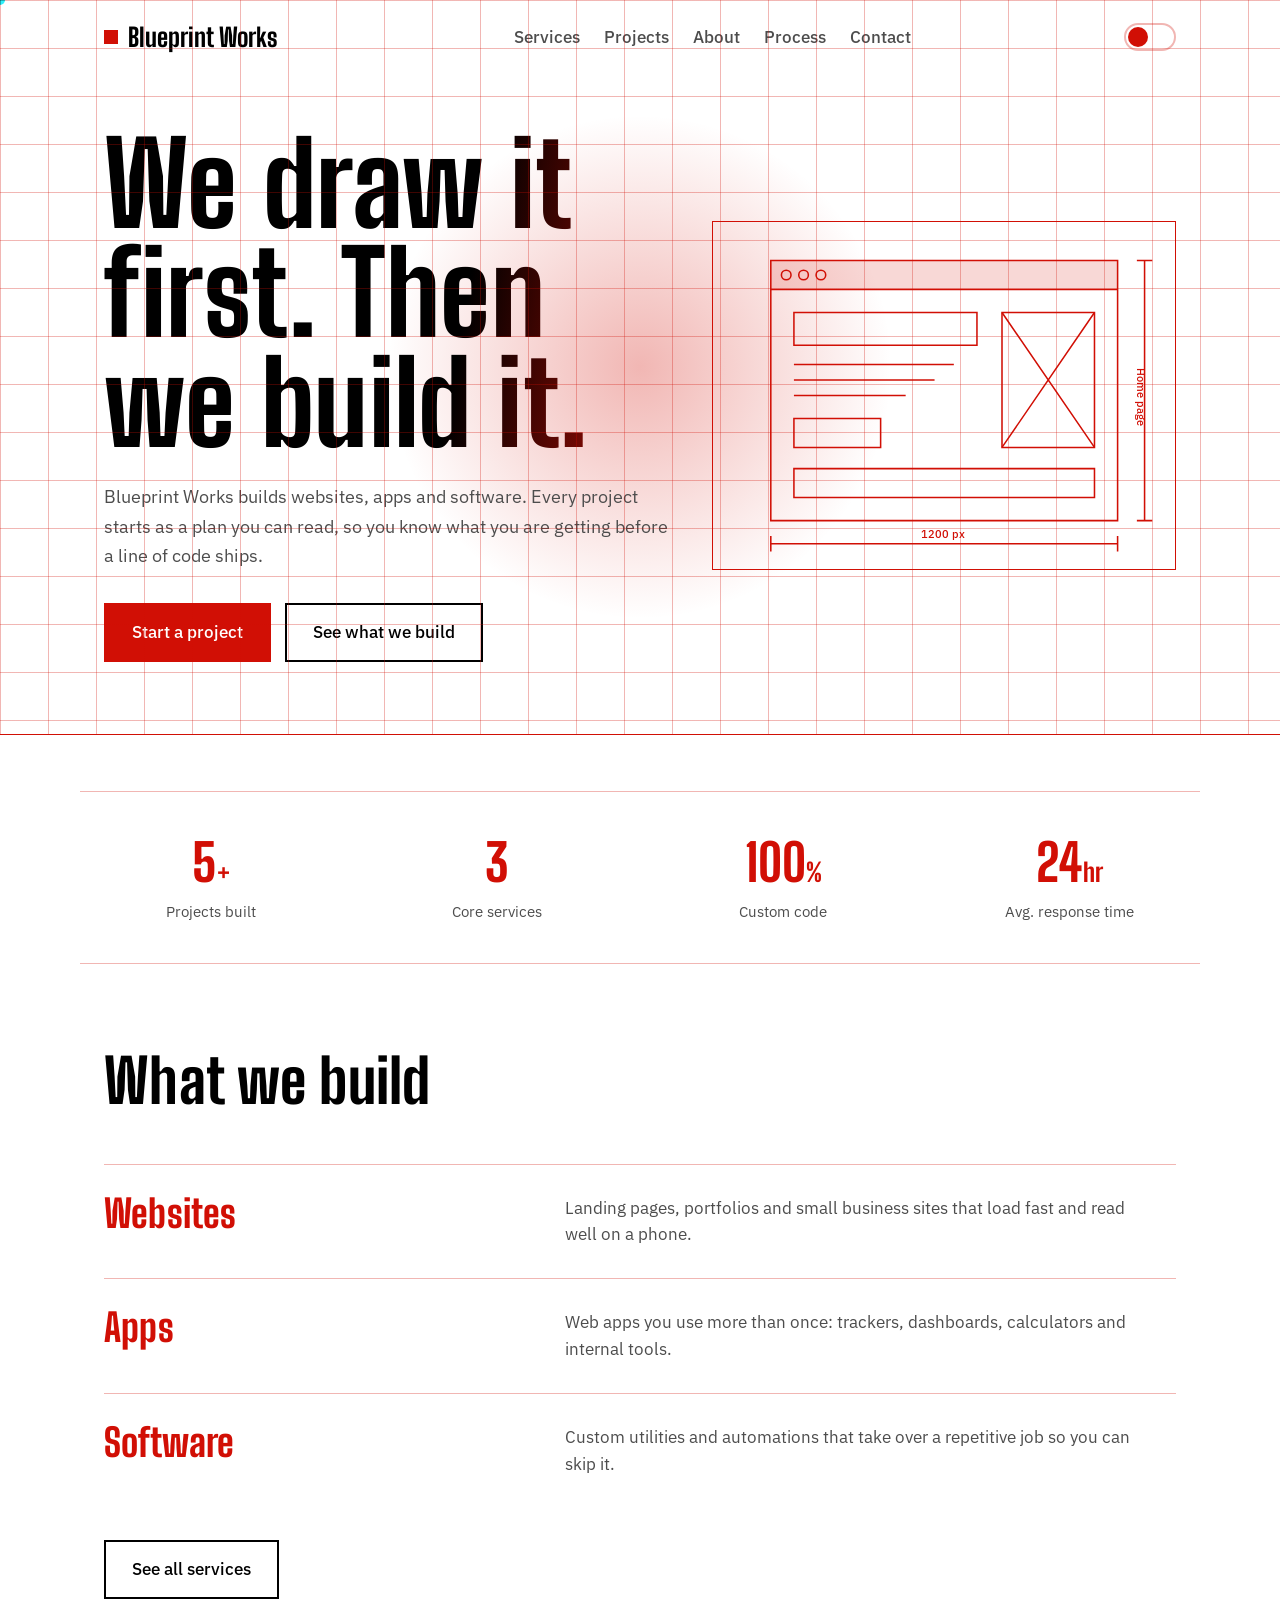
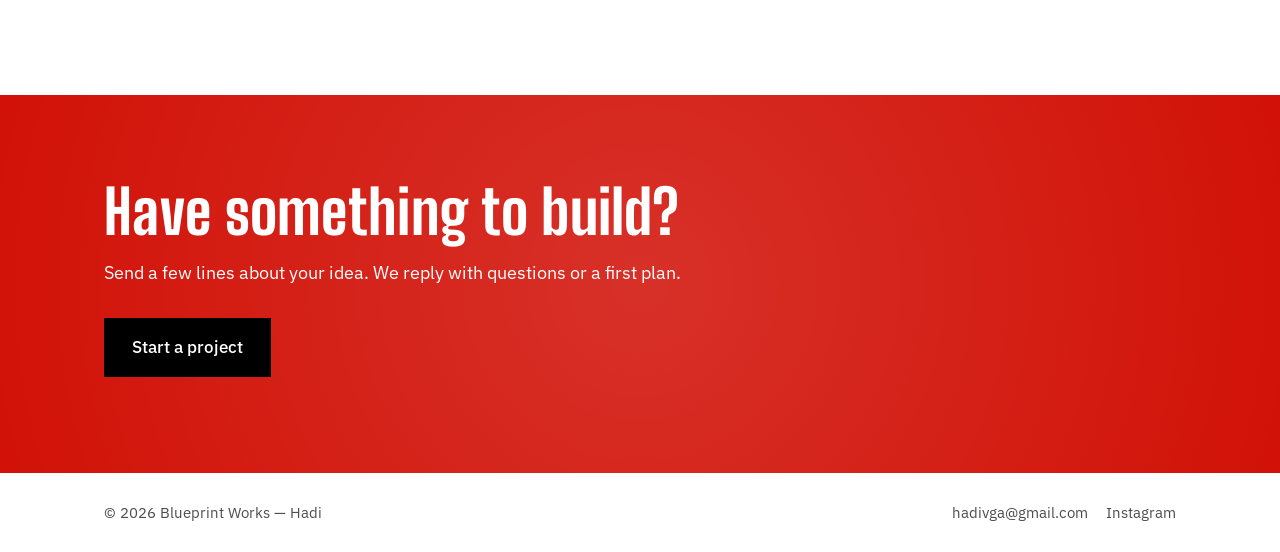
==== index.html @ 10bd0258 "upload 1" ====
<!DOCTYPE html>
<html lang="en">
<head>
<meta charset="utf-8">
<meta name="viewport" content="width=device-width, initial-scale=1, viewport-fit=cover">
<title>Websites, apps and software | Blueprint Works</title>
<link rel="preconnect" href="https://fonts.googleapis.com">
<link rel="preconnect" href="https://fonts.gstatic.com" crossorigin>
<link href="https://fonts.googleapis.com/css2?family=Big+Shoulders+Display:wght@700;800&family=IBM+Plex+Sans:wght@400;500&display=swap" rel="stylesheet">
<link rel="icon" href="data:image/svg+xml,%3Csvg xmlns=%27http://www.w3.org/2000/svg%27 viewBox=%270 0 64 64%27%3E%3Crect width=%2764%27 height=%2764%27 fill=%27%23000%27/%3E%3Crect x=%2712%27 y=%2712%27 width=%2740%27 height=%2740%27 fill=%27none%27 stroke=%27%23d10f05%27 stroke-width=%274%27/%3E%3Cline x1=%2712%27 y1=%2732%27 x2=%2752%27 y2=%2732%27 stroke=%27%23d10f05%27 stroke-width=%274%27/%3E%3C/svg%3E">
<link rel="stylesheet" href="style.css">
</head>
<body>
<div class="hero">
  <div class="wrap">
    <header>
      <a class="logo" href="index.html"><i></i>Blueprint Works</a>
      <nav><a href="services.html">Services</a><a href="projects.html">Projects</a><a href="about.html">About</a><a href="process.html">Process</a><a class="keep" href="contact.html">Contact</a></nav>
      <button class="theme-toggle" id="theme-toggle" type="button" aria-label="Switch between light and dark mode"><span class="knob"></span></button>
    </header>
  </div>
  <div class="wrap hero-main" id="top">
    <div>
      <h1>We draw it first. Then we build it.</h1>
      <p>Blueprint Works builds websites, apps and software. Every project starts as a plan you can read, so you know what you are getting before a line of code ships.</p>
      <div class="btns">
        <a class="btn" href="contact.html">Start a project</a>
        <a class="btn alt" href="services.html">See what we build</a>
      </div>
    </div>
    <svg class="plan" viewBox="0 0 480 360" role="img" aria-label="Blueprint sketch of a website layout with dimension lines">
      <rect class="f" x="60" y="40" width="360" height="30"/>
      <rect class="d" pathLength="1" x="60" y="40" width="360" height="270"/>
      <path class="d" pathLength="1" d="M60 70H420"/>
      <circle class="d" pathLength="1" cx="76" cy="55" r="5"/>
      <circle class="d" pathLength="1" cx="94" cy="55" r="5"/>
      <circle class="d" pathLength="1" cx="112" cy="55" r="5"/>
      <rect class="d" pathLength="1" x="84" y="94" width="190" height="34"/>
      <path class="d" pathLength="1" d="M84 148H250M84 164H230M84 180H200"/>
      <rect class="d" pathLength="1" x="84" y="204" width="90" height="30"/>
      <rect class="d" pathLength="1" x="300" y="94" width="96" height="140"/>
      <path class="d" pathLength="1" d="M300 94L396 234M396 94L300 234"/>
      <rect class="d" pathLength="1" x="84" y="256" width="312" height="30"/>
      <path class="d" pathLength="1" d="M60 334H420M60 326V342M420 326V342"/>
      <text x="216" y="328">1200 px</text>
      <path class="d" pathLength="1" d="M448 40V310M440 40H456M440 310H456"/>
      <text x="0" y="0" transform="translate(440 182) rotate(90)" text-anchor="middle">Home page</text>
    </svg>
  </div>
</div>
<section class="stats">
  <div class="wrap stats-grid">
    <div class="stat reveal" style="--i:0"><span class="num" data-count="5">0</span><span class="plus">+</span><p>Projects built</p></div>
    <div class="stat reveal" style="--i:1"><span class="num" data-count="3">0</span><p>Core services</p></div>
    <div class="stat reveal" style="--i:2"><span class="num" data-count="100">0</span><span class="plus">%</span><p>Custom code</p></div>
    <div class="stat reveal" style="--i:3"><span class="num" data-count="24">0</span><span class="plus">hr</span><p>Avg. response time</p></div>
  </div>
</section>
<section id="build">
  <div class="wrap">
    <h2 class="reveal">What we build</h2>
    <div class="row reveal"><h3><a href="services.html">Websites</a></h3><p>Landing pages, portfolios and small business sites that load fast and read well on a phone.</p></div>
    <div class="row reveal"><h3><a href="services.html">Apps</a></h3><p>Web apps you use more than once: trackers, dashboards, calculators and internal tools.</p></div>
    <div class="row reveal"><h3><a href="services.html">Software</a></h3><p>Custom utilities and automations that take over a repetitive job so you can skip it.</p></div>
    <div class="more reveal"><a class="btn alt" href="services.html">See all services</a></div>
  </div>
</section>
<div class="cta">
  <div class="wrap reveal">
    <h2>Have something to build?</h2>
    <p>Send a few lines about your idea. We reply with questions or a first plan.</p>
    <a class="btn" href="contact.html">Start a project</a>
  </div>
</div>
<footer><div class="wrap"><span>&copy; 2026 Blueprint Works &mdash; Hadi</span><span class="foot-links"><a href="mailto:hadivga@gmail.com">hadivga@gmail.com</a><a href="https://www.instagram.com/hadi_bin_yoosuf/" target="_blank" rel="noopener">Instagram</a></span></div></footer>
<script src="script.js"></script>
</body>
</html>
---- style.css ----
:root{--bg:#fff;--fg:#000;--mute:#4d4d4d;--red:#d10f05;--line:rgba(209,15,5,.3);--on-red:#fff;--band:#d10f05;--btn:#000;--btn-fg:#fff;
box-sizing:border-box;padding-top:env(safe-area-inset-top,0px);padding-bottom:env(safe-area-inset-bottom,0px)}
@media (prefers-color-scheme:dark){:root:not([data-theme="light"]){--bg:#000;--fg:#f4f4f4;--mute:#a3a3a3;--red:#ff2a1f;--line:rgba(255,42,31,.3);--band:#e10600}}
:root[data-theme="dark"]{--bg:#000;--fg:#f4f4f4;--mute:#a3a3a3;--red:#ff2a1f;--line:rgba(255,42,31,.3);--band:#e10600}
html{scroll-padding-top:env(safe-area-inset-top,0px);scroll-behavior:smooth}
*,*::before,*::after{box-sizing:border-box}
body{margin:0;background:var(--bg);color:var(--fg);font:400 1.05rem/1.6 "IBM Plex Sans",system-ui,-apple-system,"Segoe UI",sans-serif}
h1,h2,h3{font-family:"Big Shoulders Display","Arial Narrow",Impact,sans-serif;font-weight:800;line-height:.95;margin:0;letter-spacing:.005em}
a{color:inherit}
:focus-visible{outline:3px solid var(--red);outline-offset:3px}
.wrap{max-width:1120px;margin:0 auto;padding:0 24px}
header{display:flex;justify-content:space-between;align-items:center;padding:22px 0}
.logo{font:800 1.6rem "Big Shoulders Display","Arial Narrow",Impact,sans-serif;text-decoration:none;display:flex;align-items:center;gap:10px}
.logo i{width:14px;height:14px;background:var(--red);display:block}
nav a{margin-left:24px;text-decoration:none;color:var(--mute);font-weight:500}
nav a:hover{color:var(--red)}
.hero{background-image:linear-gradient(var(--line) 1px,transparent 1px),linear-gradient(90deg,var(--line) 1px,transparent 1px);background-size:48px 48px;border-bottom:1px solid var(--red)}
.hero-main{display:grid;grid-template-columns:1.1fr .9fr;gap:40px;align-items:center;padding-top:56px;padding-bottom:72px}
.hero h1{font-size:clamp(3.4rem,9vw,7.2rem)}
.hero p{max-width:34em;color:var(--mute);font-size:1.15rem;margin:24px 0 32px}
.btns{display:flex;gap:14px;flex-wrap:wrap}
.btn{display:inline-block;padding:14px 26px;background:var(--red);color:var(--on-red);font-weight:500;text-decoration:none;border:2px solid var(--red)}
.btn.alt{background:transparent;color:var(--fg);border-color:var(--fg)}
.btn:hover{filter:brightness(1.12)}
.plan{width:100%;height:auto;color:var(--red);background:var(--bg);border:1px solid var(--red)}
.plan .d{fill:none;stroke:currentColor;stroke-width:1.6;stroke-dasharray:1;stroke-dashoffset:1;animation:draw 1.8s ease-out forwards}
.plan text{fill:currentColor;font:500 11px "IBM Plex Sans",sans-serif}
.plan .f{fill:currentColor;opacity:.16}
@keyframes draw{to{stroke-dashoffset:0}}
@media (prefers-reduced-motion:reduce){.plan .d{animation:none;stroke-dashoffset:0}html{scroll-behavior:auto}}
section{padding:88px 0}
h2{font-size:clamp(2.4rem,5vw,3.8rem);margin-bottom:40px}
.row{display:grid;grid-template-columns:1fr 1.4fr;gap:24px;padding:30px 0;border-top:1px solid var(--line)}
.row:last-child{border-bottom:1px solid var(--line)}
.row h3{font-size:2.4rem;color:var(--red)}
.row p{margin:0;color:var(--mute);max-width:34em}
.steps{list-style:none;margin:0;padding:0;display:grid;grid-template-columns:repeat(4,1fr);border-left:1px solid var(--line)}
.steps li{padding:0 24px 8px;border-right:1px solid var(--line)}
.steps b{display:block;font:800 3.4rem "Big Shoulders Display","Arial Narrow",Impact,sans-serif;color:var(--red);line-height:1}
.steps h3{font-size:1.7rem;margin:8px 0}
.steps p{margin:0;color:var(--mute);font-size:.98rem}
.cta{background:var(--band);color:var(--on-red);padding:88px 0}
.cta h2{margin-bottom:18px}
.cta p{max-width:32em;margin:0 0 30px;font-size:1.15rem}
.cta .btn{background:var(--btn);color:var(--btn-fg);border-color:var(--btn)}
.cta :focus-visible{outline-color:#fff}
footer{padding:28px 0;color:var(--mute);font-size:.92rem}
footer .wrap{display:flex;justify-content:space-between;flex-wrap:wrap;gap:8px}
@media (max-width:860px){
.hero-main{grid-template-columns:1fr;padding-top:32px;padding-bottom:48px}
.row{grid-template-columns:1fr;gap:8px}
.steps{grid-template-columns:1fr 1fr;row-gap:32px}
section,.cta{padding:60px 0}
nav a:not(.keep){display:none}
}
@media (max-width:480px){.steps{grid-template-columns:1fr}}

/* ---------- Multi-page additions ---------- */
header{flex-wrap:wrap;gap:8px 24px}
nav a[aria-current="page"]{color:var(--red)}
.page-head{padding:48px 24px 64px}
.page-head h1{font-size:clamp(3rem,8vw,5.5rem)}
.page-head p{max-width:34em;color:var(--mute);font-size:1.15rem;margin:20px 0 0}
.row h3 a{text-decoration:none}
.row h3 a:hover{text-decoration:underline}
.more{margin-top:32px}
.contact-grid{display:grid;grid-template-columns:1.3fr .7fr;gap:56px;align-items:start}
form label{display:block;font-weight:500;margin:0 0 6px}
form .field{margin-bottom:22px}
form input,form select,form textarea{width:100%;font:inherit;color:var(--fg);background:transparent;border:2px solid var(--line);padding:12px 14px;border-radius:0;transition:border-color .2s}
form select option{color:#000}
form input:hover,form select:hover,form textarea:hover{border-color:var(--red)}
form input:focus,form select:focus,form textarea:focus{outline:none;border-color:var(--red);box-shadow:0 0 0 3px var(--line)}
form textarea{min-height:150px;resize:vertical}
form button.btn{font:inherit;font-weight:500;cursor:pointer}
.status{margin:16px 0 0;min-height:1.6em;color:var(--red);font-weight:500}
.side h3{font-size:1.7rem;color:var(--red);margin:0 0 8px}
.side p{margin:0 0 28px;color:var(--mute)}

/* ---------- Animation ---------- */
@keyframes rise{from{opacity:0;transform:translateY(28px)}to{opacity:1;transform:none}}
.hero h1,.page-head h1{animation:rise .9s cubic-bezier(.2,.7,.2,1) both}
.hero-main p,.page-head p{animation:rise .9s .15s cubic-bezier(.2,.7,.2,1) both}
.btns{animation:rise .9s .3s cubic-bezier(.2,.7,.2,1) both}
.js .reveal{opacity:0;transform:translateY(28px);transition:opacity .7s ease,transform .7s cubic-bezier(.2,.7,.2,1);transition-delay:calc(var(--i,0)*100ms)}
.js .reveal.in{opacity:1;transform:none}
.row{position:relative}
.row::before{content:"";position:absolute;left:0;top:-1px;height:2px;width:0;background:var(--red);transition:width .9s ease}
.row.in::before{width:100%}
.btn{transition:transform .2s ease,filter .2s ease}
.btn:hover{transform:translateY(-3px)}
@media (prefers-reduced-motion:reduce){
.hero h1,.hero-main p,.page-head h1,.page-head p,.btns{animation:none}
.js .reveal{opacity:1;transform:none;transition:none}
.row::before{transition:none}
.btn:hover{transform:none}
}
@media (max-width:860px){
nav a:not(.keep){display:inline}
nav a{margin-left:0;margin-right:18px}
.contact-grid{grid-template-columns:1fr;gap:40px}
}

/* Social buttons */
.social{display:flex;flex-direction:column;gap:12px;align-items:flex-start}

/* ---------- Projects ---------- */
.projects{display:grid;grid-template-columns:repeat(2,1fr);gap:32px}
.project{border:1px solid var(--line)}
.project:hover{border-color:var(--red)}
.js .project.reveal.in:hover,.project:hover{transform:translateY(-4px)}
.thumb{aspect-ratio:16/10;border-bottom:1px solid var(--line);background-image:linear-gradient(var(--line) 1px,transparent 1px),linear-gradient(90deg,var(--line) 1px,transparent 1px);background-size:32px 32px;overflow:hidden}
.thumb img{width:100%;height:100%;object-fit:cover;display:block}
.project .info{padding:24px}
.project .tag{display:inline-block;color:var(--red);font-weight:500;font-size:.92rem;margin-bottom:8px}
.project h3{font-size:2rem;margin:0 0 10px}
.project p{margin:0 0 18px;color:var(--mute)}
.project .link{color:var(--red);font-weight:500;text-decoration:none;border-bottom:2px solid var(--red)}
@media (max-width:860px){.projects{grid-template-columns:1fr}}
@media (prefers-reduced-motion:reduce){.js .project.reveal.in:hover,.project:hover{transform:none}}


/* ---------- About page ---------- */
.about-grid{max-width:820px}
.skills{display:grid;grid-template-columns:repeat(3,1fr);gap:32px}
.skillgroup h3{font-size:1.7rem;color:var(--red);margin:0 0 14px}
.chips{display:flex;flex-wrap:wrap;gap:8px}
.chip{border:1px solid var(--line);padding:6px 14px;font-size:.92rem;color:var(--fg)}
.timeline{list-style:none;margin:0;padding:0;border-left:2px solid var(--line)}
.timeline li{position:relative;padding:0 0 40px 32px}
.timeline li:last-child{padding-bottom:0}
.timeline .dot{position:absolute;left:-7px;top:4px;width:12px;height:12px;background:var(--red);border-radius:50%}
.timeline h3{font-size:1.6rem;margin:0 0 6px}
.timeline p{margin:0;color:var(--mute);max-width:34em}
@media (max-width:860px){.skills{grid-template-columns:1fr}}

/* ---------- Polished animation pass ---------- */
html{scroll-behavior:smooth}
body{opacity:0}
body.ready{opacity:1;transition:opacity .5s ease}
.hero{position:relative;overflow:hidden}
.hero::after{content:"";position:absolute;inset:0;background-image:linear-gradient(var(--line) 1px,transparent 1px),linear-gradient(90deg,var(--line) 1px,transparent 1px);background-size:48px 48px;pointer-events:none}
.hero{background-image:none}
.logo i{transition:transform .4s cubic-bezier(.34,1.56,.64,1),background .3s}
.logo:hover i{transform:rotate(90deg) scale(1.2)}
nav a{position:relative;transition:color .25s}
nav a::after{content:"";position:absolute;left:0;right:100%;bottom:-4px;height:2px;background:var(--red);transition:right .3s cubic-bezier(.2,.7,.2,1)}
nav a:hover::after,nav a[aria-current="page"]::after{right:0}
.hero h1,.page-head h1{animation:rise 1s cubic-bezier(.16,1,.3,1) both}
.hero-main p,.page-head p{animation:rise 1s .12s cubic-bezier(.16,1,.3,1) both}
.btns{animation:rise 1s .24s cubic-bezier(.16,1,.3,1) both}
.js .reveal{opacity:0;transform:translateY(36px) scale(.985);transition:opacity .8s cubic-bezier(.16,1,.3,1),transform .8s cubic-bezier(.16,1,.3,1);transition-delay:calc(var(--i,0)*90ms)}
.js .reveal.in{opacity:1;transform:none}
.btn{position:relative;overflow:hidden;transition:transform .35s cubic-bezier(.34,1.56,.64,1),box-shadow .35s ease,filter .2s ease}
.btn::before{content:"";position:absolute;inset:0;background:linear-gradient(115deg,transparent 30%,rgba(255,255,255,.35) 50%,transparent 70%);transform:translateX(-120%);transition:transform .6s ease}
.btn:hover{transform:translateY(-4px);box-shadow:0 14px 28px -12px var(--red)}
.btn:hover::before{transform:translateX(120%)}
.btn:active{transform:translateY(-1px) scale(.98)}
.row{transition:padding-left .4s cubic-bezier(.2,.7,.2,1)}
.row:hover{padding-left:12px}
.row h3{transition:color .3s}
.steps li{transition:transform .4s cubic-bezier(.2,.7,.2,1)}
.steps li:hover{transform:translateY(-6px)}
.steps b{transition:transform .4s cubic-bezier(.34,1.56,.64,1)}
.steps li:hover b{transform:scale(1.12)}
.project{transition:transform .45s cubic-bezier(.2,.7,.2,1),border-color .3s,box-shadow .45s ease}
.project:hover{transform:translateY(-6px);box-shadow:0 20px 40px -20px rgba(0,0,0,.5)}
.thumb img{transition:transform .6s cubic-bezier(.2,.7,.2,1)}
.project:hover .thumb img{transform:scale(1.06)}
.chip{transition:background .3s,color .3s,transform .3s}
.chip:hover{background:var(--red);color:var(--on-red);transform:translateY(-2px)}
.timeline .dot{transition:transform .3s,box-shadow .3s}
.timeline li:hover .dot{transform:scale(1.3);box-shadow:0 0 0 6px var(--line)}
.plan{transition:transform .5s ease}
@media (prefers-reduced-motion:reduce){
body{opacity:1}
.logo:hover i,.btn:hover,.btn:active,.row:hover,.steps li:hover,.steps li:hover b,.project:hover,.project:hover .thumb img,.chip:hover,.timeline li:hover .dot{transform:none;box-shadow:none}
.btn::before{display:none}
}

/* ---------- Extra flair ---------- */
.scroll-progress{position:fixed;top:0;left:0;height:3px;width:0;background:var(--red);z-index:50;transition:width .1s linear;box-shadow:0 0 8px var(--red)}
.hero{--mx:50%;--my:50%}
.hero::before{content:"";position:absolute;inset:0;background:radial-gradient(360px circle at var(--mx) var(--my),var(--line),transparent 70%);pointer-events:none;transition:opacity .3s}
.logo i{position:relative;box-shadow:0 0 0 0 var(--red);animation:pulse 2.4s ease-out infinite}
@keyframes pulse{0%{box-shadow:0 0 0 0 rgba(209,15,5,.55)}70%{box-shadow:0 0 0 10px rgba(209,15,5,0)}100%{box-shadow:0 0 0 0 rgba(209,15,5,0)}}
h2.reveal{position:relative;display:inline-block;padding-bottom:14px}
h2.reveal::after{content:"";position:absolute;left:0;bottom:0;height:3px;width:36px;background:var(--red);transform:scaleX(0);transform-origin:left;transition:transform .7s cubic-bezier(.16,1,.3,1) .3s}
h2.reveal.in::after{transform:scaleX(1)}
.hero h1{background:linear-gradient(100deg,var(--fg) 30%,var(--red) 50%,var(--fg) 70%);background-size:220% auto;-webkit-background-clip:text;background-clip:text;-webkit-text-fill-color:transparent;animation:rise 1s cubic-bezier(.16,1,.3,1) both,sheen 6s ease-in-out 1.2s infinite}
@keyframes sheen{0%,100%{background-position:0% center}50%{background-position:100% center}}
.project,.row{transform-style:preserve-3d;perspective:800px}
.cta{position:relative;overflow:hidden}
.cta::before{content:"";position:absolute;inset:-40%;background:radial-gradient(circle,rgba(255,255,255,.14),transparent 60%);animation:pan 10s ease-in-out infinite}
@keyframes pan{0%,100%{transform:translate(-8%,-8%)}50%{transform:translate(8%,8%)}}
.btn{isolation:isolate}
.ripple{position:absolute;border-radius:50%;background:rgba(255,255,255,.5);transform:scale(0);animation:rippleFx .6s ease-out;pointer-events:none}
@keyframes rippleFx{to{transform:scale(3);opacity:0}}
@media (prefers-reduced-motion:reduce){
.scroll-progress{transition:none}
.hero::before{display:none}
.logo i{animation:none}
.hero h1{animation:rise 1s cubic-bezier(.16,1,.3,1) both;background:none;-webkit-text-fill-color:currentColor}
.cta::before{animation:none;display:none}
h2.reveal::after{transition:none}
}

/* ---------- Even more polish ---------- */
body{transition:opacity .35s ease}
body.leaving{opacity:0}
.cursor-dot{position:fixed;top:0;left:0;width:10px;height:10px;border-radius:50%;background:var(--red);pointer-events:none;z-index:60;transform:translate(-50%,-50%);transition:width .25s,height .25s,background .25s;mix-blend-mode:difference}
.cursor-dot.big{width:34px;height:34px;background:var(--fg)}
.particle{position:absolute;bottom:-10px;width:4px;height:4px;border-radius:50%;background:var(--red);opacity:.5;animation:floatup linear infinite;pointer-events:none}
@keyframes floatup{to{transform:translateY(-420px);opacity:0}}
nav a{opacity:0;animation:navin .5s cubic-bezier(.16,1,.3,1) forwards}
@keyframes navin{to{opacity:1}}
.btn.magnetic{transition:transform .15s ease-out,box-shadow .35s ease}
.thumb{position:relative}
.thumb::before{content:"";position:absolute;inset:-2px;border-radius:2px;padding:2px;background:conic-gradient(from 0deg,var(--red),transparent 30%,var(--red) 70%,transparent);opacity:0;transition:opacity .3s;animation:spin 3s linear infinite;-webkit-mask:linear-gradient(#000 0 0) content-box,linear-gradient(#000 0 0);-webkit-mask-composite:xor;mask-composite:exclude;z-index:1;pointer-events:none}
.project:hover .thumb::before{opacity:1}
@keyframes spin{to{transform:rotate(360deg)}}
@media (hover:none){.cursor-dot{display:none}}
@media (prefers-reduced-motion:reduce){
body.leaving{opacity:1}
.particle{display:none}
nav a{opacity:1;animation:none}
.btn.magnetic{transform:none !important}
.thumb::before{display:none}
.cursor-dot{display:none}
}

/* ---------- Services page ---------- */
.service-block{display:block;grid-template-columns:none;padding:40px 0}
.service-block h3{font-size:2.1rem;color:var(--fg);display:flex;align-items:center;gap:14px;margin-bottom:10px}
.service-block h3 .num{display:inline-flex;align-items:center;justify-content:center;width:40px;height:40px;border:2px solid var(--red);color:var(--red);font-size:1.2rem;flex-shrink:0}
.service-block > p{color:var(--mute);max-width:40em;margin:0 0 22px}
.sub{list-style:none;margin:0;padding:0;display:grid;gap:14px}
.sub li{border-left:2px solid var(--line);padding:2px 0 2px 18px;transition:border-color .3s}
.sub li:hover{border-color:var(--red)}
.sub b{display:block;color:var(--red);font-weight:500;margin-bottom:2px}
.sub span{color:var(--mute);font-size:.98rem;max-width:38em;display:block}

/* ---------- Footer links ---------- */
.foot-links{display:flex;gap:18px}
.foot-links a{text-decoration:none;color:var(--mute);transition:color .25s}
.foot-links a:hover{color:var(--red)}

/* ---------- Theme toggle ---------- */
header{gap:16px}
.theme-toggle{position:relative;width:52px;height:28px;border-radius:999px;border:2px solid var(--line);background:transparent;cursor:pointer;padding:0;flex-shrink:0;transition:border-color .3s,background .3s}
.theme-toggle:hover{border-color:var(--red)}
.theme-toggle .knob{position:absolute;top:2px;left:2px;width:20px;height:20px;border-radius:50%;background:var(--red);transition:transform .35s cubic-bezier(.34,1.56,.64,1)}
:root[data-theme="dark"] .theme-toggle .knob{transform:translateX(24px)}
@media (prefers-color-scheme:dark){:root:not([data-theme="light"]) .theme-toggle .knob{transform:translateX(24px)}}

/* ---------- Stats strip ---------- */
.stats{padding:56px 0 0}
.stats-grid{display:grid;grid-template-columns:repeat(4,1fr);gap:24px;border-top:1px solid var(--line);border-bottom:1px solid var(--line);padding:40px 0}
.stat{text-align:center}
.stat .num{font:800 3.2rem "Big Shoulders Display","Arial Narrow",Impact,sans-serif;color:var(--red)}
.stat .plus{font:800 1.6rem "Big Shoulders Display","Arial Narrow",Impact,sans-serif;color:var(--red)}
.stat p{margin:6px 0 0;color:var(--mute);font-size:.95rem}
@media (max-width:860px){.stats-grid{grid-template-columns:1fr 1fr;row-gap:32px}}
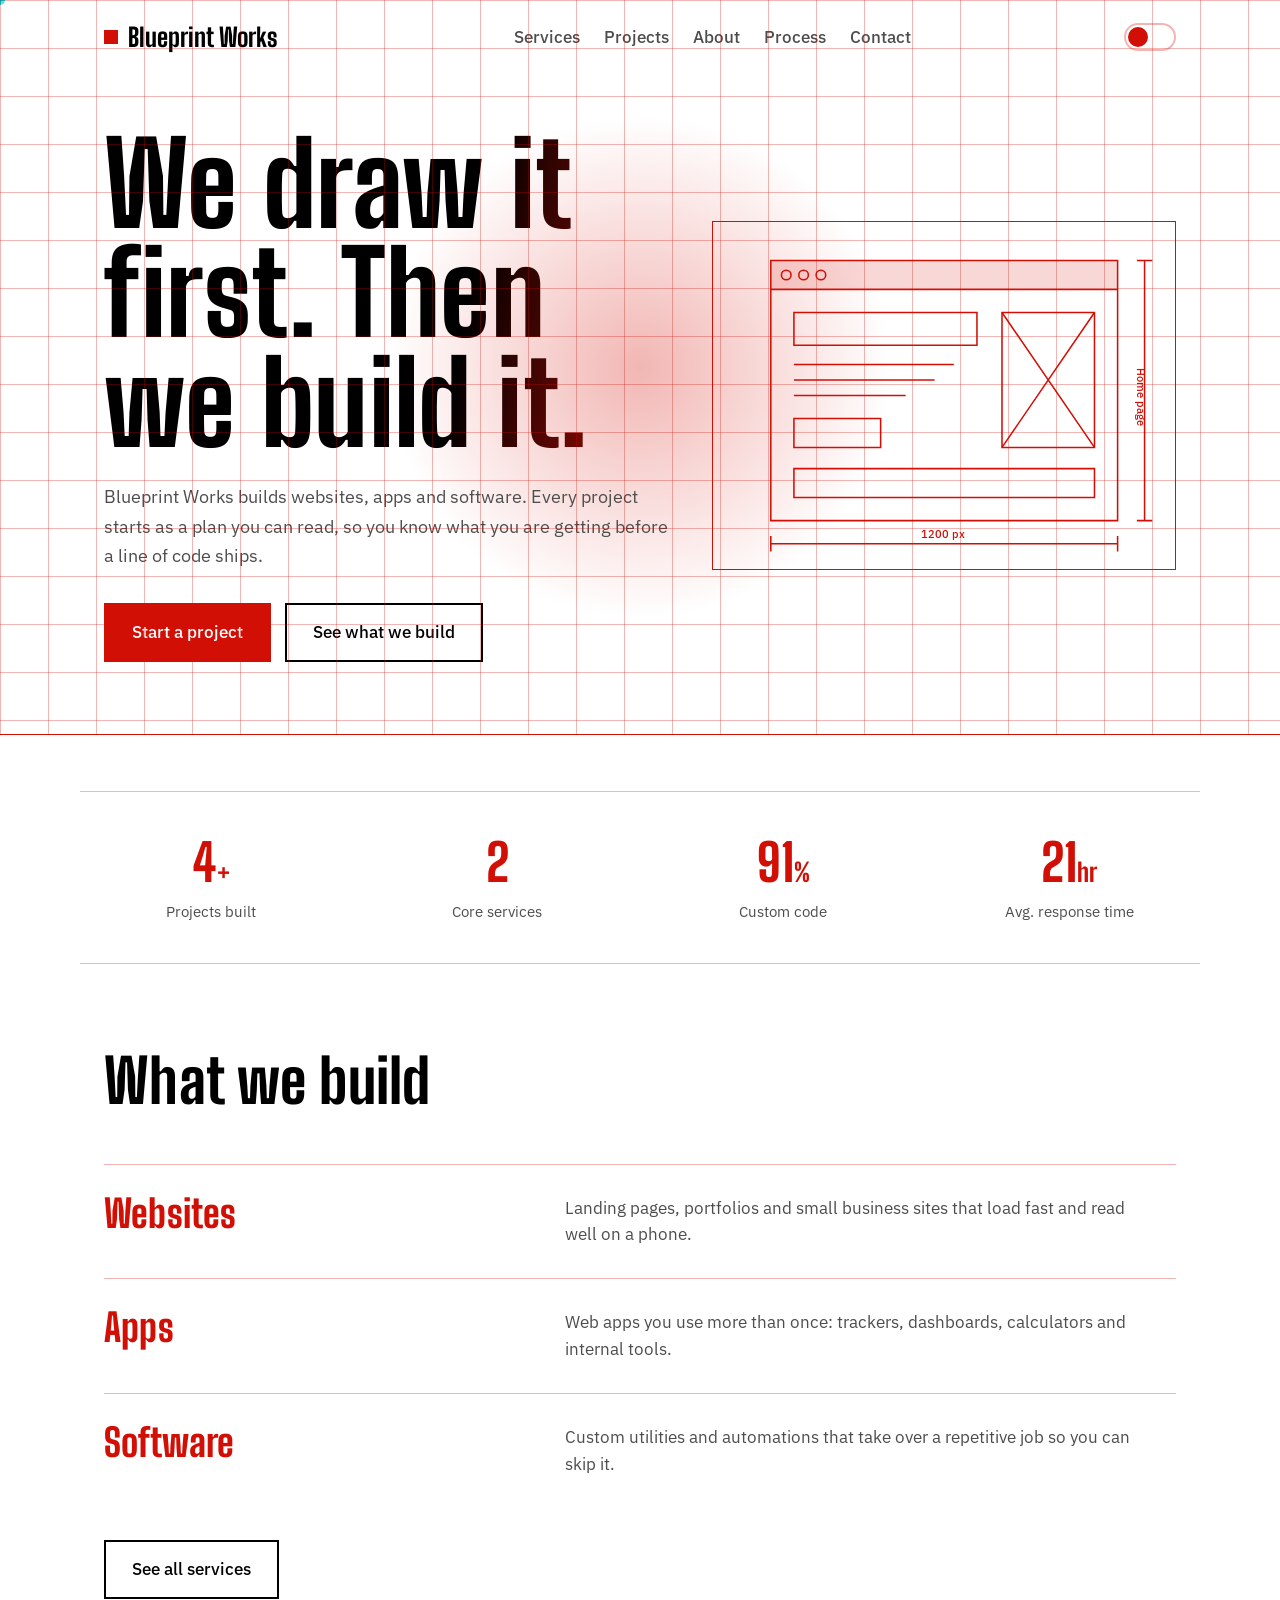
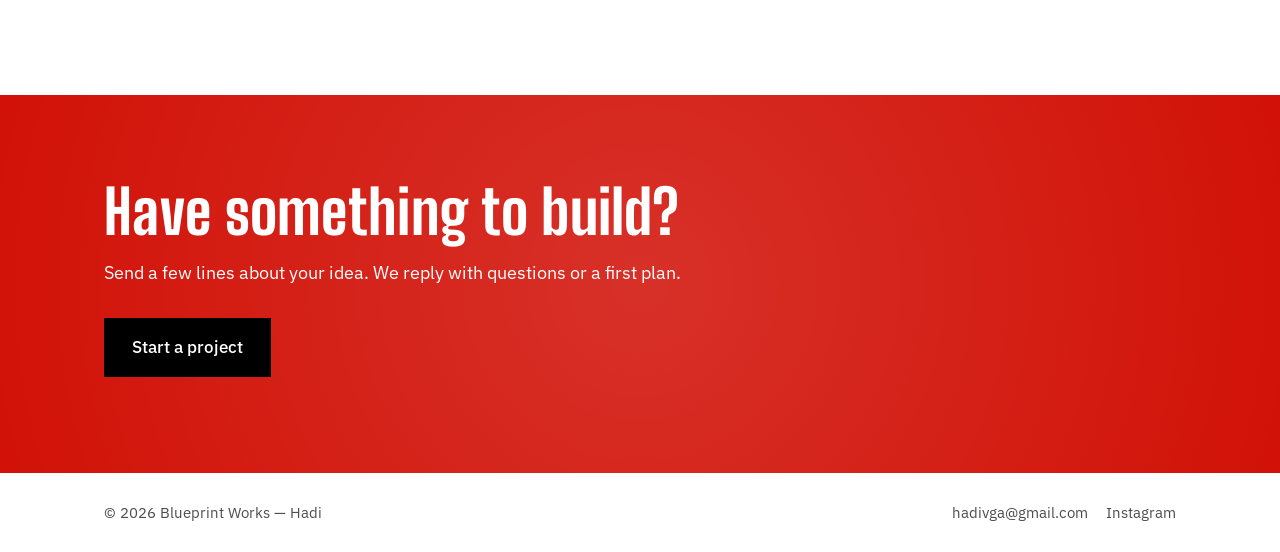
==== commit 5d8199bf: "updated" ====
--- a/index.html
+++ b/index.html
@@ -4,6 +4,14 @@
 <meta charset="utf-8">
 <meta name="viewport" content="width=device-width, initial-scale=1, viewport-fit=cover">
 <title>Websites, apps and software | Blueprint Works</title>
+<meta name="description" content="Blueprint Works builds custom websites, apps and software with clean, modern code. See what we build and start your project today.">
+<meta property="og:title" content="Websites, apps and software | Blueprint Works">
+<meta property="og:description" content="Blueprint Works builds custom websites, apps and software with clean, modern code. See what we build and start your project today.">
+<meta property="og:type" content="website">
+<meta property="og:url" content="https://hadi-root.github.io/blueprint-works/">
+<meta name="twitter:card" content="summary">
+<meta name="twitter:title" content="Websites, apps and software | Blueprint Works">
+<meta name="twitter:description" content="Blueprint Works builds custom websites, apps and software with clean, modern code. See what we build and start your project today.">
 <link rel="preconnect" href="https://fonts.googleapis.com">
 <link rel="preconnect" href="https://fonts.gstatic.com" crossorigin>
 <link href="https://fonts.googleapis.com/css2?family=Big+Shoulders+Display:wght@700;800&family=IBM+Plex+Sans:wght@400;500&display=swap" rel="stylesheet">
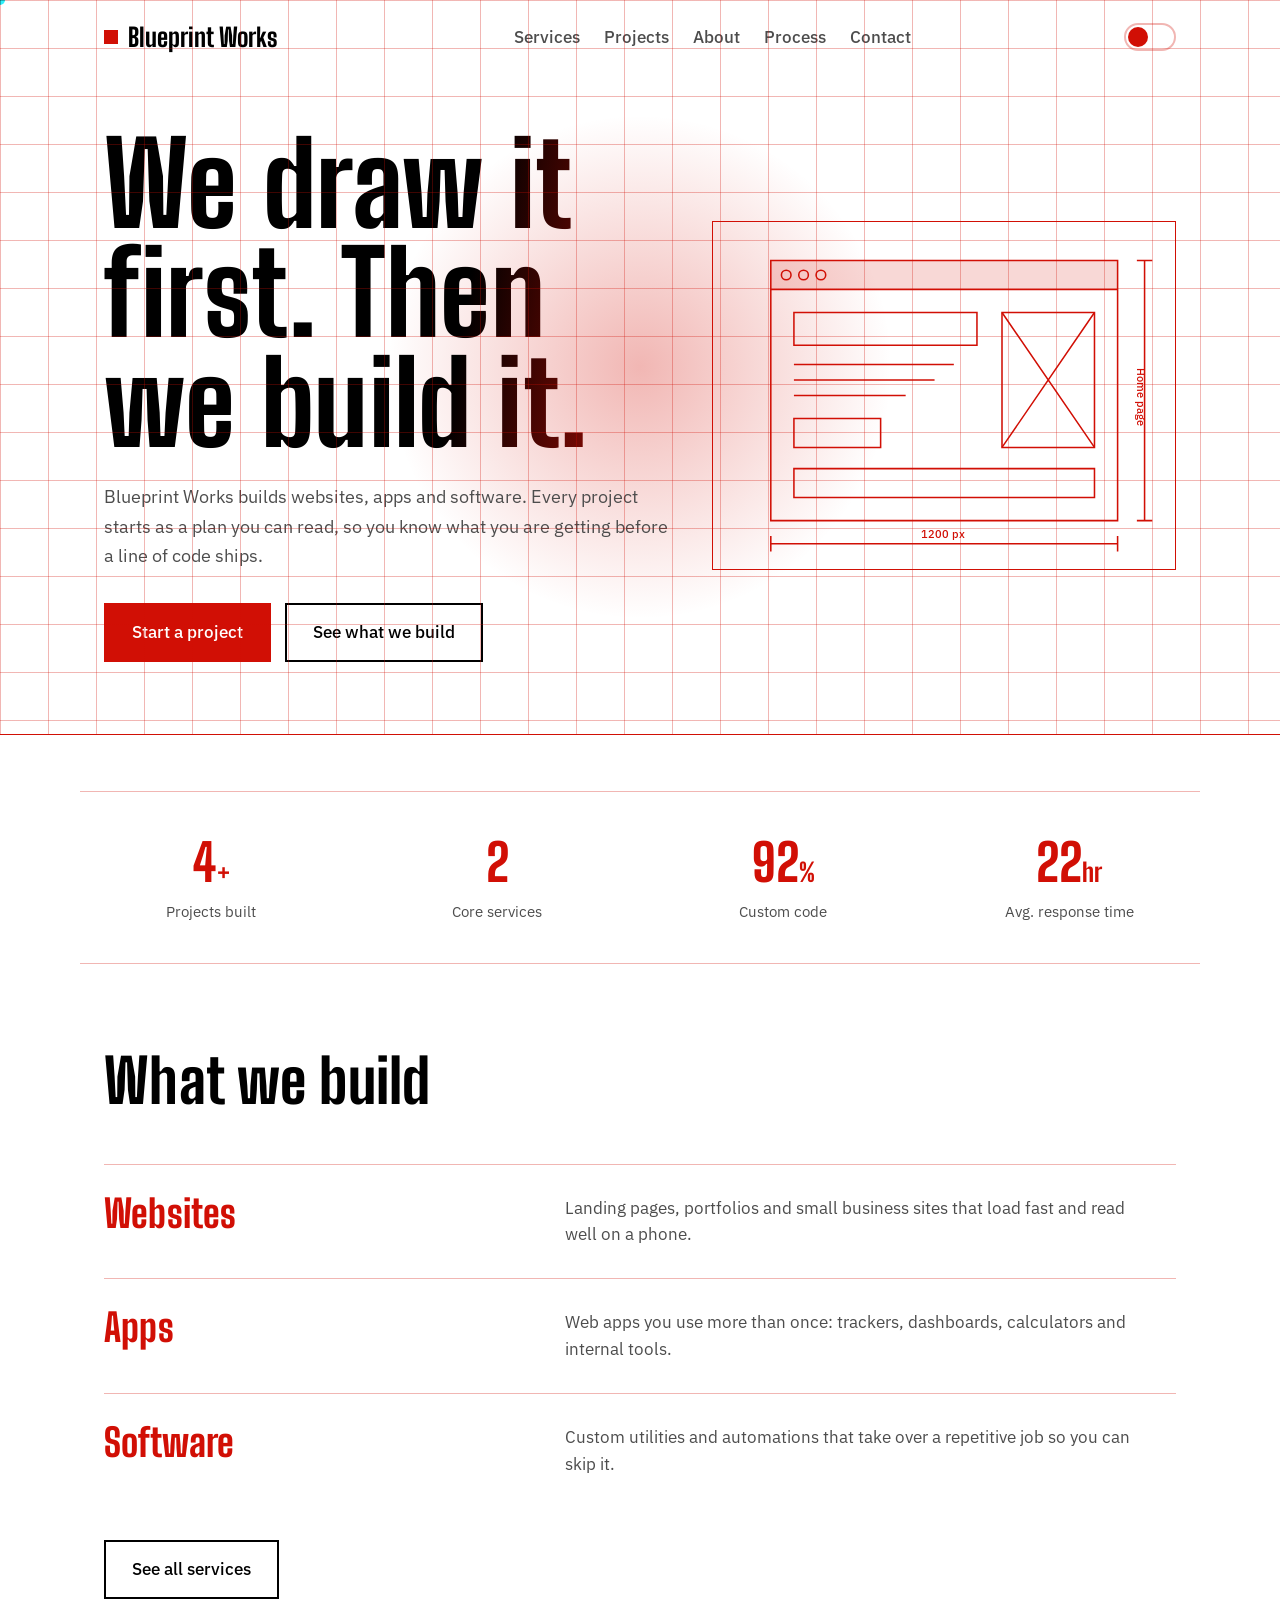
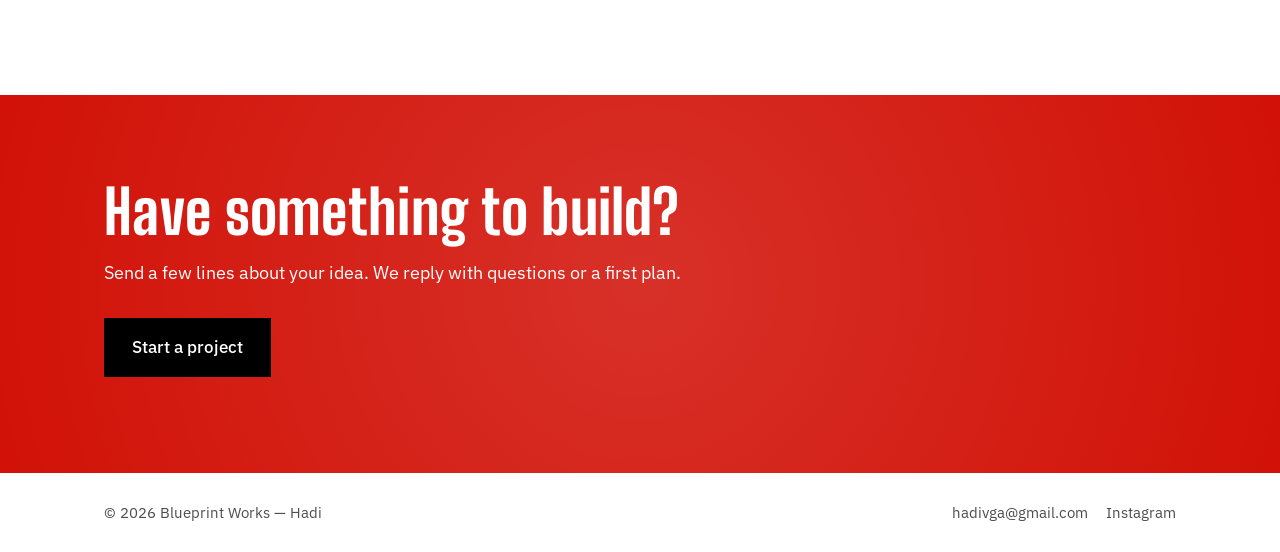
==== commit 2e5a8ce2: "updated 2" ====
--- a/index.html
+++ b/index.html
@@ -8,7 +8,7 @@
 <meta property="og:title" content="Websites, apps and software | Blueprint Works">
 <meta property="og:description" content="Blueprint Works builds custom websites, apps and software with clean, modern code. See what we build and start your project today.">
 <meta property="og:type" content="website">
-<meta property="og:url" content="https://hadi-root.github.io/blueprint-works/">
+<meta property="og:url" content="https://blueprint-works.vercel.app/">
 <meta name="twitter:card" content="summary">
 <meta name="twitter:title" content="Websites, apps and software | Blueprint Works">
 <meta name="twitter:description" content="Blueprint Works builds custom websites, apps and software with clean, modern code. See what we build and start your project today.">
